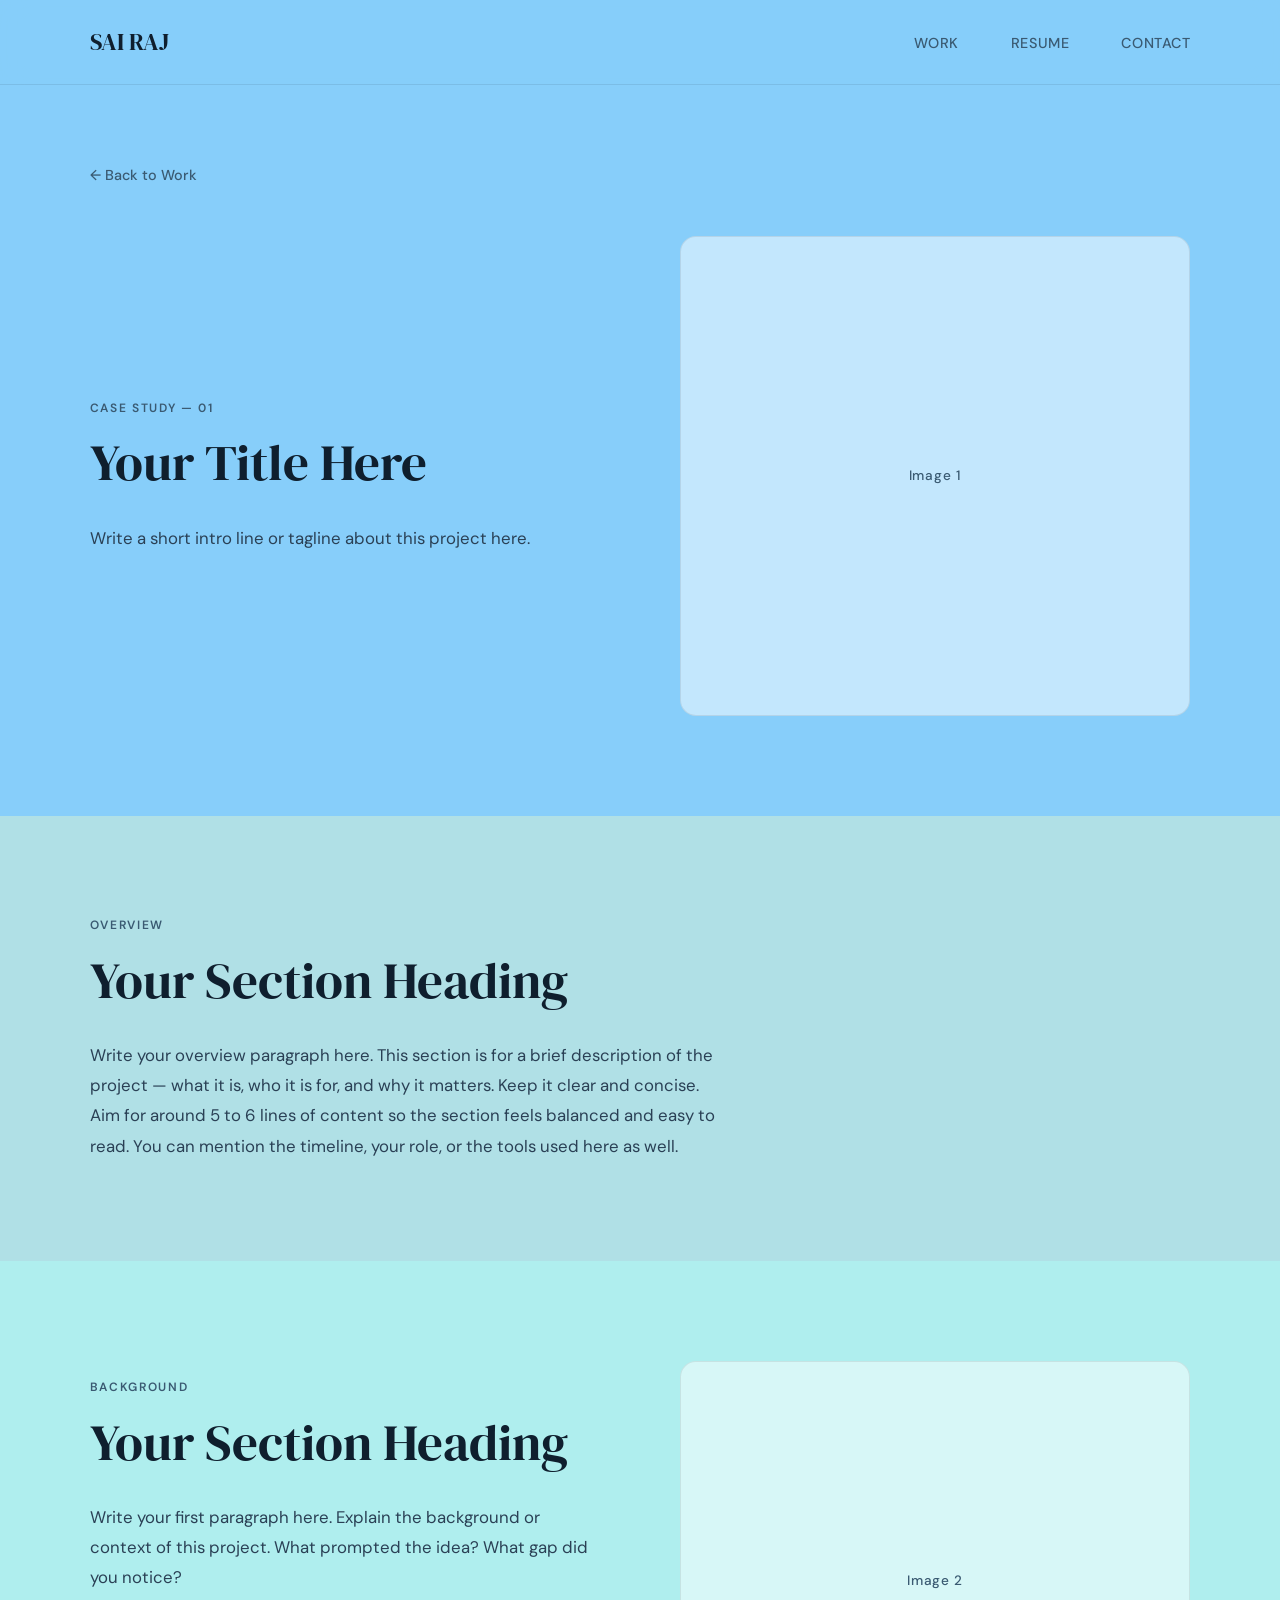
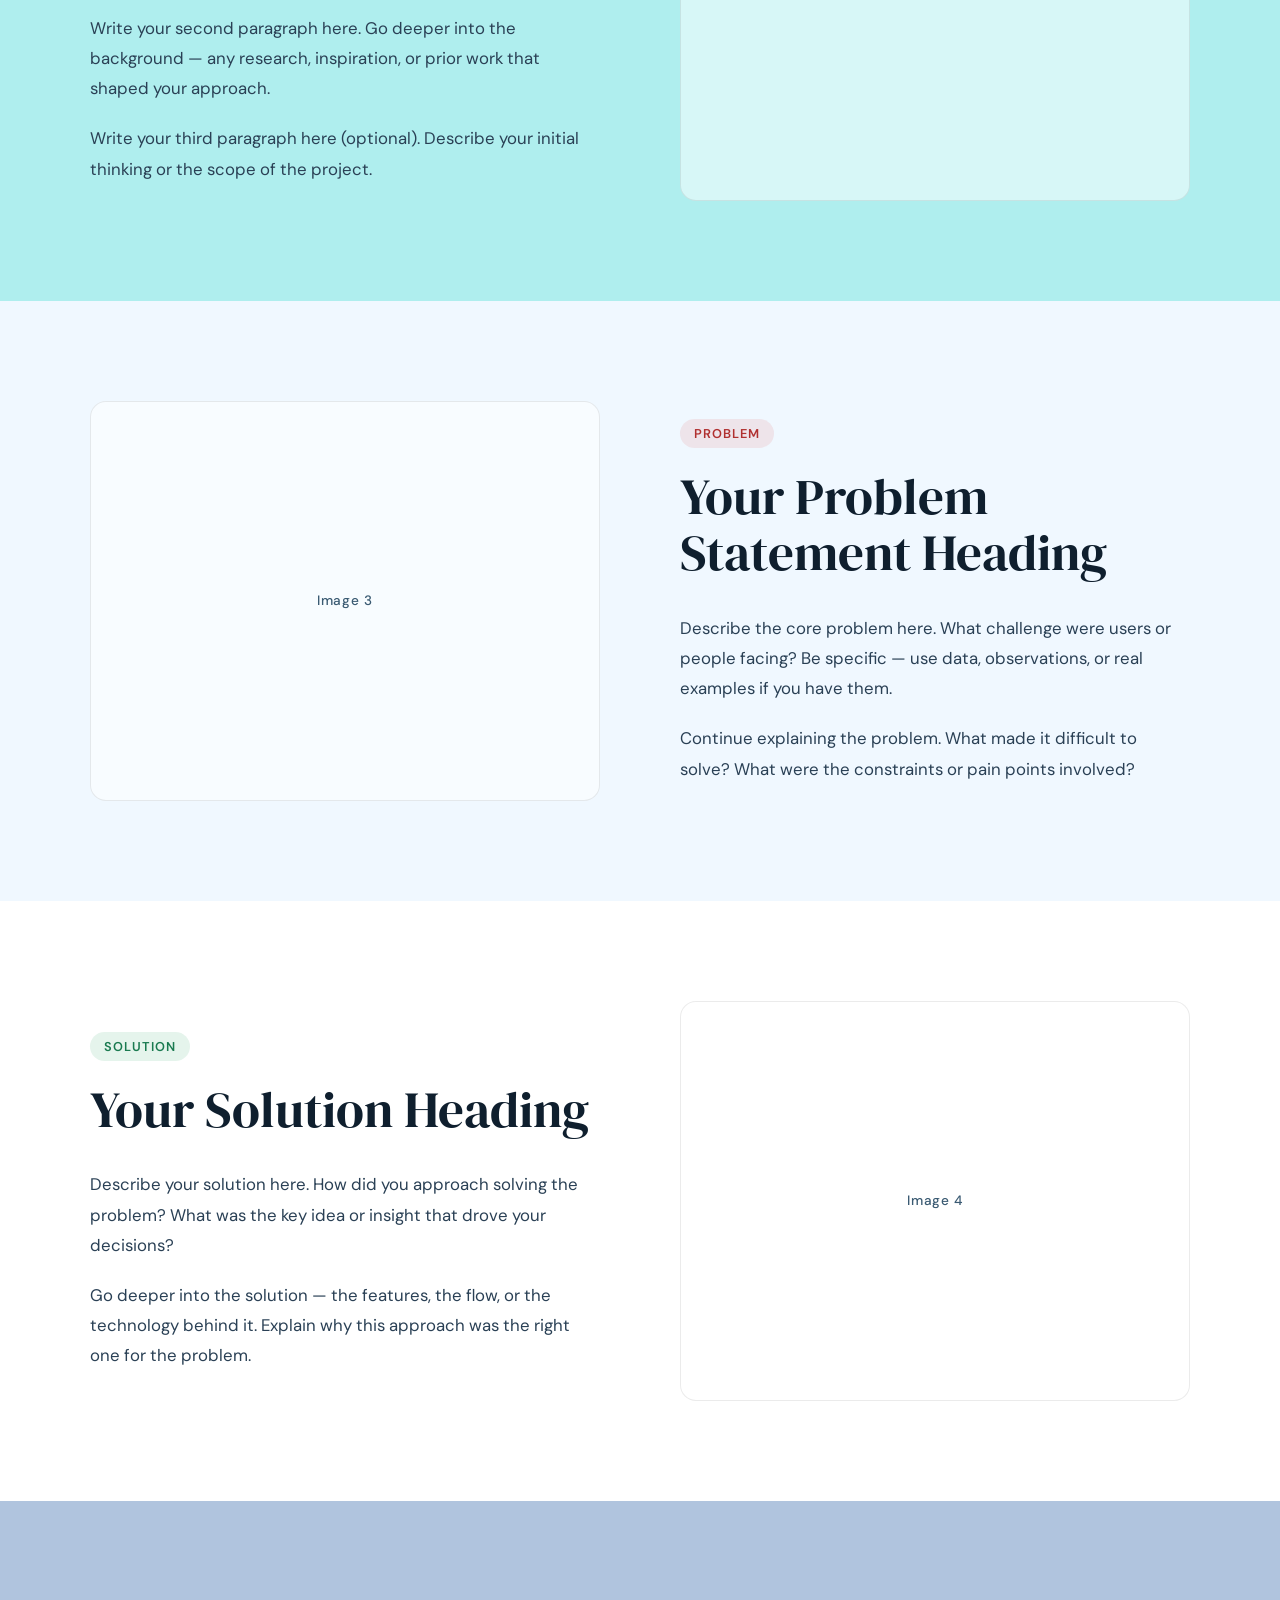
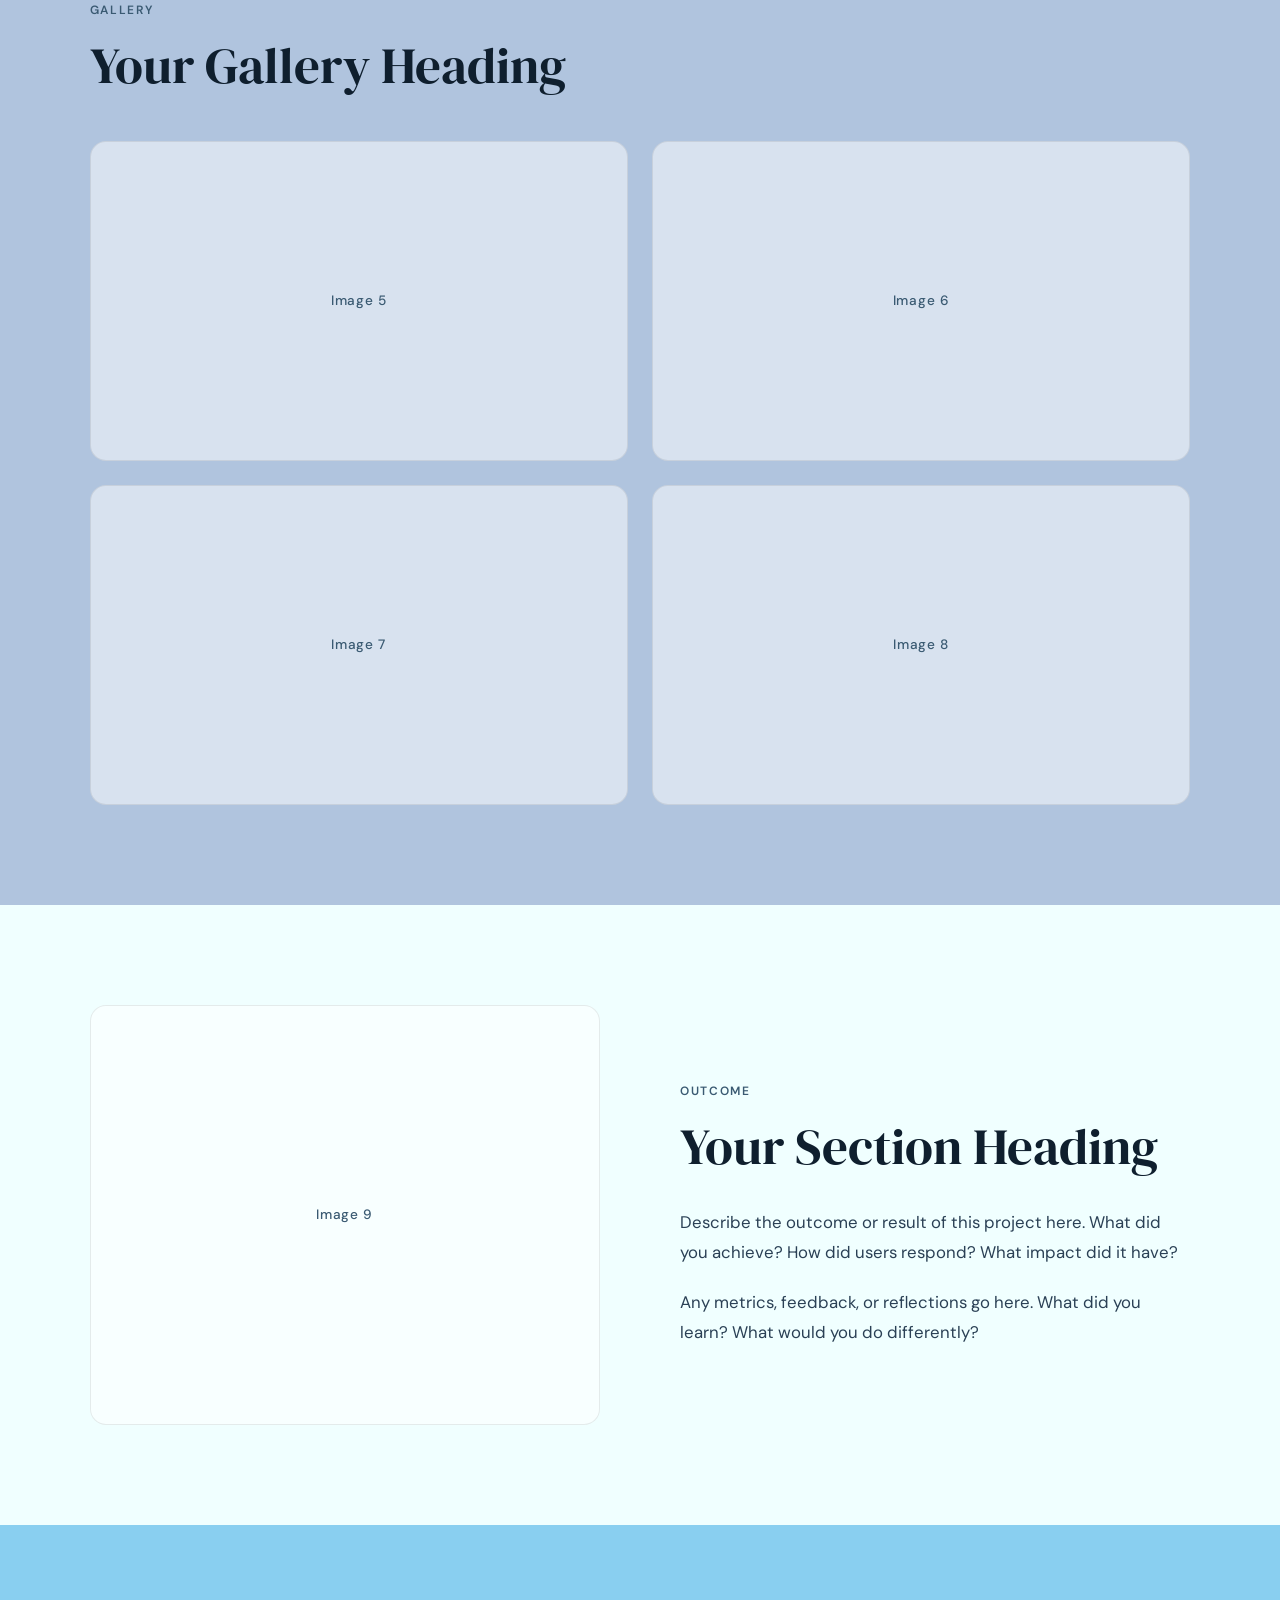
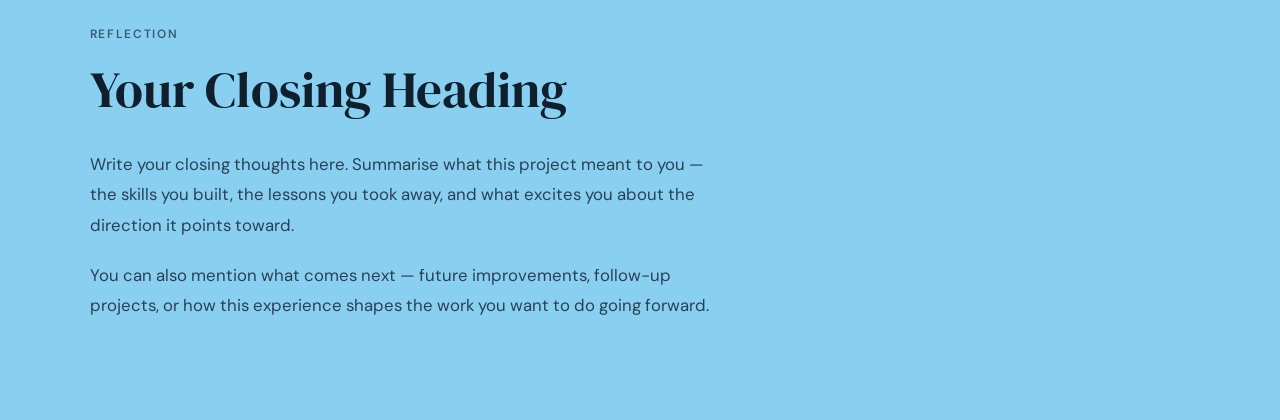
==== case-study-1.html @ 6c8cea07 "initial commit" ====
<!DOCTYPE html>
<html lang="en">
<head>
  <meta charset="UTF-8">
  <meta name="viewport" content="width=device-width, initial-scale=1.0">
  <title>CV Genie — Case Study</title>
  <link rel="preconnect" href="https://fonts.googleapis.com">
  <link href="https://fonts.googleapis.com/css2?family=DM+Serif+Display:ital@0;1&family=DM+Sans:wght@300;400;500;600&display=swap" rel="stylesheet">
  <link rel="stylesheet" href="css/style.css">
<style>
      body {
      background: #87CEFA;
      color: #0f1f2e;
    }

    nav {
      background: rgba(135, 206, 250, 0.85);
      border-bottom: 1px solid rgba(0,0,0,0.08);
    }

    .logo { color: #0f1f2e; }
    nav a { color: #3a5a72; }
    nav a:hover { color: #0f1f2e; }
</style>
</head>
<body>

<!-- NAV -->
<nav>
  <div class="nav-inner">
    <a href="index.html" class="logo">Sai Raj</a>
    <ul>
      <li><a href="index.html#work">Work</a></li>
      <li><a href="asserts/SRISAIRAJ ADDANDI _ RESUME.pdf" target="_blank">Resume</a></li>
      <li><a href="contact.html">Contact</a></li>
    </ul>
  </div>
</nav>


<!-- ================================================
     SECTION 1 — Light Sky Blue (#87CEFA)
     Title + Picture
================================================ -->
<section class="cs-section s1">
  <div class="container">
    <a href="index.html" class="cs-back">← Back to Work</a>
    <div class="cs-two-col">

      <div class="cs-text">
        <p class="cs-label">Case Study — 01</p>
        <h1 class="cs-heading">Your Title Here</h1>
        <p class="cs-para">Write a short intro line or tagline about this project here.</p>
      </div>

      <div class="cs-img" style="height:480px">
        <!-- Replace with your image: <img src="asserts/your-image.png" alt="Hero Image"> -->
        Image 1
      </div>

    </div>
  </div>
</section>


<!-- ================================================
     SECTION 2 — Powder Blue (#B0E0E6)
     Information only (5-6 lines)
================================================ -->
<section class="cs-section s2">
  <div class="container">
    <p class="cs-label">Overview</p>
    <h2 class="cs-heading">Your Section Heading</h2>
    <p class="cs-para">
      Write your overview paragraph here. This section is for a brief description of the
      project — what it is, who it is for, and why it matters. Keep it clear and concise.
      Aim for around 5 to 6 lines of content so the section feels balanced and easy to read.
      You can mention the timeline, your role, or the tools used here as well.
    </p>
  </div>
</section>


<!-- ================================================
     SECTION 3 — Pale Turquoise (#AFEEEE)
     2-3 Paragraphs of info + Picture
================================================ -->
<section class="cs-section s3">
  <div class="container">
    <div class="cs-two-col">

      <div class="cs-text">
        <p class="cs-label">Background</p>
        <h2 class="cs-heading">Your Section Heading</h2>
        <p class="cs-para">
          Write your first paragraph here. Explain the background or context of this project.
          What prompted the idea? What gap did you notice?
        </p>
        <p class="cs-para">
          Write your second paragraph here. Go deeper into the background —
          any research, inspiration, or prior work that shaped your approach.
        </p>
        <p class="cs-para">
          Write your third paragraph here (optional). Describe your initial thinking
          or the scope of the project.
        </p>
      </div>

      <div class="cs-img" style="height:440px">
        <!-- <img src="asserts/your-image.png" alt="Background Image"> -->
        Image 2
      </div>

    </div>
  </div>
</section>


<!-- ================================================
     SECTION 4 — Alice Blue (#F0F8FF)
     Problem Statement + Picture
================================================ -->
<section class="cs-section s4">
  <div class="container">
    <div class="cs-two-col reverse">

      <div class="cs-text">
        <span class="cs-problem-tag">Problem</span>
        <h2 class="cs-heading">Your Problem Statement Heading</h2>
        <p class="cs-para">
          Describe the core problem here. What challenge were users or people facing?
          Be specific — use data, observations, or real examples if you have them.
        </p>
        <p class="cs-para">
          Continue explaining the problem. What made it difficult to solve?
          What were the constraints or pain points involved?
        </p>
      </div>

      <div class="cs-img" style="height:400px">
        <!-- <img src="asserts/your-image.png" alt="Problem Image"> -->
        Image 3
      </div>

    </div>
  </div>
</section>


<!-- ================================================
     SECTION 5 — White (#FFFFFF)
     Solution + Picture
================================================ -->
<section class="cs-section s5">
  <div class="container">
    <div class="cs-two-col">

      <div class="cs-text">
        <span class="cs-solution-tag">Solution</span>
        <h2 class="cs-heading">Your Solution Heading</h2>
        <p class="cs-para">
          Describe your solution here. How did you approach solving the problem?
          What was the key idea or insight that drove your decisions?
        </p>
        <p class="cs-para">
          Go deeper into the solution — the features, the flow, or the technology behind it.
          Explain why this approach was the right one for the problem.
        </p>
      </div>

      <div class="cs-img" style="height:400px">
        <!-- <img src="asserts/your-image.png" alt="Solution Image"> -->
        Image 4
      </div>

    </div>
  </div>
</section>


<!-- ================================================
     SECTION 6 — Light Steel Blue (#B0C4DE)
     4 Pictures Grid
================================================ -->
<section class="cs-section s6">
  <div class="container">
    <p class="cs-label">Gallery</p>
    <h2 class="cs-heading" style="margin-bottom:48px">Your Gallery Heading</h2>

    <div class="cs-four-grid">

      <div class="cs-img" style="height:320px">
        <!-- <img src="asserts/your-image.png" alt="Gallery Image 1"> -->
        Image 5
      </div>

      <div class="cs-img" style="height:320px">
        <!-- <img src="asserts/your-image.png" alt="Gallery Image 2"> -->
        Image 6
      </div>

      <div class="cs-img" style="height:320px">
        <!-- <img src="asserts/your-image.png" alt="Gallery Image 3"> -->
        Image 7
      </div>

      <div class="cs-img" style="height:320px">
        <!-- <img src="asserts/your-image.png" alt="Gallery Image 4"> -->
        Image 8
      </div>

    </div>
  </div>
</section>


<!-- ================================================
     SECTION 7 — Azure (#F0FFFF)
     Info + Picture
================================================ -->
<section class="cs-section s7">
  <div class="container">
    <div class="cs-two-col reverse">

      <div class="cs-text">
        <p class="cs-label">Outcome</p>
        <h2 class="cs-heading">Your Section Heading</h2>
        <p class="cs-para">
          Describe the outcome or result of this project here. What did you achieve?
          How did users respond? What impact did it have?
        </p>
        <p class="cs-para">
          Any metrics, feedback, or reflections go here. What did you learn?
          What would you do differently?
        </p>
      </div>

      <div class="cs-img" style="height:420px">
        <!-- <img src="asserts/your-image.png" alt="Outcome Image"> -->
        Image 9
      </div>

    </div>
  </div>
</section>


<!-- ================================================
     SECTION 8 — Baby Blue (#89CFF0)
     Info only
================================================ -->
<section class="cs-section s8">
  <div class="container">
    <p class="cs-label">Reflection</p>
    <h2 class="cs-heading">Your Closing Heading</h2>
    <p class="cs-para">
      Write your closing thoughts here. Summarise what this project meant to you —
      the skills you built, the lessons you took away, and what excites you about
      the direction it points toward.
    </p>
    <p class="cs-para">
      You can also mention what comes next — future improvements, follow-up projects,
      or how this experience shapes the work you want to do going forward.
    </p>
  </div>
</section>


<script src="js/script.js"></script>
</body>
</html>
---- css/style.css ----
/* ============================================
   RESET & BASE
============================================ */
*, *::before, *::after {
  margin: 0;
  padding: 0;
  box-sizing: border-box;
}

:root {
  --bg: #0c0c0d;
  --surface: #141416;
  --border: rgba(255,255,255,0.07);
  --text: #f0ede8;
  --muted: #7a7775;
  --accent: #c9a87c;        /* warm gold */
  --accent2: #8b7cf6;       /* soft violet */
  --font-display: 'DM Serif Display', Georgia, serif;
  --font-body: 'DM Sans', system-ui, sans-serif;
}

html { scroll-behavior: smooth; }

body {
  background: var(--bg);
  color: var(--text);
  font-family: var(--font-body);
  font-size: 17px;
  line-height: 1.65;
  overflow-x: hidden;
}

a { color: inherit; text-decoration: none; }

/* ============================================
   PARTICLES CANVAS
============================================ */
#particles {
  position: fixed;
  inset: 0;
  z-index: 0;
  pointer-events: none;
}

/* ============================================
   NAV
============================================ */
/* ============================================
   UNIVERSAL CONTAINER — used by every section
   This is the single source of truth for
   left/right alignment across all sections.
============================================ */
.container {
  width: 100%;
  max-width: 1280px;
  margin: 0 auto;
}

nav {
  position: fixed;
  top: 0;
  left: 0;
  right: 0;
  z-index: 100;
  padding: 22px 7%;
  backdrop-filter: blur(16px);
  background: transparent;
  border-bottom: 1px solid var(--border);
  transition: background 0.3s;
}

.nav-inner {
  width: 100%;
  max-width: 1280px;
  margin: 0 auto;
  display: flex;
  justify-content: space-between;
  align-items: center;
}

.logo {
  font-family: var(--font-display);
  font-size: 1.5rem;
  color: var(--text);
  letter-spacing: -0.01em;
}

nav ul {
  display: flex;
  list-style: none;
  gap: 52px;
}

nav a {
  font-size: 0.9rem;
  font-weight: 500;
  color: var(--muted);
  letter-spacing: 0.04em;
  text-transform: uppercase;
  transition: color 0.2s;
}

nav a:hover { color: var(--text); }

/* ============================================
   HERO
============================================ */
.hero {
  position: relative;
  z-index: 1;
  padding: 160px 7% 100px;  /* top accounts for fixed nav */
}

.hero-inner {
  width: 100%;
  max-width: 1280px;
  margin: 0 auto;
  display: grid;
  grid-template-columns: 1fr 380px;
  align-items: center;
  gap: 140px;
}

.hero-eyebrow {
  font-family: var(--font-display);
  font-style: italic;
  font-size: 1.5rem;
  color: var(--muted);
  margin-bottom: 8px;
}

.hero-text h1 {
  font-family: var(--font-display);
  font-size: clamp(3.5rem, 6vw, 6rem);
  font-weight: 400;
  line-height: 1.0;
  color: var(--text);
  margin-bottom: 28px;
}

.hero-bio {
  font-size: 1.05rem;
  color: #b0aba4;
  max-width: 560px;
  line-height: 1.75;
  margin-bottom: 40px;
}

.hero-bio strong {
  color: var(--text);
  font-weight: 500;
}

.hero-links {
  display: flex;
  gap: 20px;
  align-items: center;
}

.btn-outline {
  padding: 12px 28px;
  border: 1px solid rgba(255,255,255,0.18);
  border-radius: 100px;
  font-size: 0.9rem;
  font-weight: 500;
  color: var(--text);
  transition: border-color 0.2s, background 0.2s;
}

.btn-outline:hover {
  border-color: var(--accent);
  background: rgba(201,168,124,0.08);
}

.btn-ghost {
  font-size: 0.95rem;
  color: var(--muted);
  transition: color 0.2s;
}

.btn-ghost:hover { color: var(--text); }

/* PHOTO */
.hero-photo {
  display: flex;
  justify-content: center;
}

.photo-frame {
  width: 320px;
  height: 420px;
  border-radius: 16px;
  overflow: hidden;
  border: 1px solid var(--border);
  position: relative;
}

.photo-frame::before {
  content: '';
  position: absolute;
  inset: 0;
  background: linear-gradient(160deg, rgba(201,168,124,0.12), transparent 60%);
  z-index: 1;
  pointer-events: none;
}

.profile-img {
  width: 100%;
  height: 100%;
  object-fit: cover;
  display: block;
}

/* ============================================
   INTERESTS
============================================ */
.interests-section {
  position: relative;
  z-index: 1;
  padding: 100px 7%;
  border-top: 1px solid var(--border);
}

.interests-grid {
  display: grid;
  grid-template-columns: repeat(auto-fit, minmax(300px, 1fr));
  gap: 24px;
}

.interest-card {
  background: var(--surface);
  border: 1px solid var(--border);
  border-radius: 20px;
  padding: 36px 32px;
  transition: transform 0.35s, border-color 0.35s;
}

.interest-card:hover {
  transition: translateY(-8px);
  border-color: rgba(230, 136, 14, 0.3);
}

.interest-icon {
  font-size: 2rem;
  display: block;
  margin-bottom: 16px;
}

.interest-card h3 {
  font-family: var(--font-display);
  font-size: 1.6rem;
  font-weight: 400;
  margin-bottom: 12px;
  color: var(--text);
}

.interest-card p {
  color: var(--muted);
  font-size: 0.95rem;
  line-height: 1.7;
}

/* ============================================
   WORK SECTION
============================================ */
.work-section {
  position: relative;
  z-index: 1;
  padding: 100px 7%;
  border-top: 1px solid var(--border);
}

.section-label {
  font-size: 0.8rem;
  font-weight: 600;
  letter-spacing: 0.12em;
  text-transform: uppercase;
  color: var(--muted);
  margin-bottom: 64px;
}

.case-row {
  margin-bottom: 120px;
  display: grid;
  grid-template-columns: 1fr 1fr;
  gap: 10px;
  align-items: center;
}

.case-row.reverse {
  direction: rtl;
}

.case-row.reverse > * {
  direction: ltr;
}

.case-num {
  display: block;
  font-family: var(--font-display);
  font-style: italic;
  font-size: 1rem;
  color: var(--muted);
  margin-bottom: 12px;
}

.case-title {
  font-family: var(--font-display);
  font-size: clamp(2.5rem, 4vw, 4rem);
  font-weight: 400;
  line-height: 1.05;
  margin-bottom: 20px;
  color: var(--text);
}

.case-desc {
  color: var(--muted);
  font-size: 1rem;
  line-height: 1.75;
  max-width: 440px;
  margin-bottom: 32px;
}

.case-link {
  display: inline-block;
  font-size: 0.95rem;
  font-weight: 500;
  color: var(--accent);
  border-bottom: 1px solid rgba(201,168,124,0.3);
  padding-bottom: 4px;
  transition: border-color 0.2s;
}

.case-link:hover { border-color: var(--accent); }

/* STAGGERED IMAGE PAIR */
.case-images {
  display: flex;
  gap: 20px;
  align-items: flex-start;
  justify-content: center;
}

.img-card {
  width: 200px;
  height: 280px;
  border-radius: 16px;
  background: var(--surface);
  border: 1px solid var(--border);
  flex-shrink: 0;
}

.img-high {
  margin-top: -40px;
  background: linear-gradient(135deg, #1e1c2a, #141225);
  border-color: rgba(139,124,246,0.15);
}

.img-low {
  margin-top: 60px;
  background: linear-gradient(135deg, #1e1a14, #231d10);
  border-color: rgba(201,168,124,0.15);
}

.img-high.accent {
  background: linear-gradient(135deg, #1a1e1c, #111e16);
  border-color: rgba(100,200,150,0.15);
}

.img-low.accent {
  background: linear-gradient(135deg, #1a1416, #1e1114);
  border-color: rgba(220,100,120,0.15);
}

/* ============================================
   FOOTER
============================================ */
.site-footer {
  position: relative;
  z-index: 1;
  border-top: 1px solid var(--border);
  padding: 100px 7% 60px;
}

.footer-heading {
  font-family: var(--font-display);
  font-size: clamp(2.5rem, 5vw, 5rem);
  font-weight: 400;
  color: var(--text);
  margin-bottom: 24px;
}

.footer-email {
  font-size: 1.1rem;
  color: var(--accent);
  border-bottom: 1px solid rgba(201,168,124,0.3);
  padding-bottom: 4px;
  transition: color 0.2s;
  display: inline-block;
  margin-bottom: 80px;
}

.footer-email:hover { color: var(--text); }

.footer-bottom {
  display: flex;
  justify-content: space-between;
  align-items: center;
  border-top: 1px solid var(--border);
  padding-top: 28px;
}

.footer-copy {
  font-size: 0.85rem;
  color: var(--muted);
}

/* ============================================
   CONTACT PAGE
============================================ */
.contact-page {
  position: relative;
  z-index: 1;
  min-height: 100vh;
  padding: 160px 7% 100px;
}

.contact-page .container {
  max-width: 640px;
  margin: 0 auto;
}

.contact-page h1 {
  font-family: var(--font-display);
  font-size: clamp(3rem, 5vw, 4.5rem);
  font-weight: 400;
  margin-bottom: 16px;
}

.contact-subtitle {
  color: var(--muted);
  margin-bottom: 56px;
  font-size: 1.05rem;
}

.form-group {
  margin-bottom: 24px;
}

.form-group label {
  display: block;
  font-size: 0.8rem;
  font-weight: 600;
  letter-spacing: 0.1em;
  text-transform: uppercase;
  color: var(--muted);
  margin-bottom: 8px;
}

.form-group input,
.form-group textarea {
  width: 100%;
  background: var(--surface);
  border: 1px solid var(--border);
  border-radius: 10px;
  padding: 14px 18px;
  color: var(--text);
  font-family: var(--font-body);
  font-size: 1rem;
  outline: none;
  transition: border-color 0.2s;
}

.form-group input:focus,
.form-group textarea:focus {
  border-color: rgba(201,168,124,0.5);
}

.form-group textarea {
  min-height: 160px;
  resize: vertical;
}

.form-submit {
  padding: 14px 36px;
  background: var(--accent);
  border: none;
  border-radius: 100px;
  color: #0c0c0d;
  font-family: var(--font-body);
  font-size: 0.95rem;
  font-weight: 600;
  cursor: pointer;
  transition: opacity 0.2s;
}

.form-submit:hover { opacity: 0.85; }

/* ============================================
   IMPLEMENTATIONS PAGE
============================================ */
.impl-page {
  position: relative;
  z-index: 1;
  min-height: 100vh;
  padding: 160px 7% 100px;
}

.impl-page .container {
  max-width: 1280px;
  margin: 0 auto;
}

.impl-page h1 {
  font-family: var(--font-display);
  font-size: clamp(3rem, 5vw, 4.5rem);
  font-weight: 400;
  margin-bottom: 64px;
}

.impl-grid {
  display: grid;
  grid-template-columns: repeat(auto-fill, minmax(320px, 1fr));
  gap: 28px;
}

.impl-card {
  background: var(--surface);
  border: 1px solid var(--border);
  border-radius: 20px;
  padding: 36px 32px;
  transition: transform 0.3s, border-color 0.3s;
}

.impl-card:hover {
  transform: translateY(-6px);
  border-color: rgba(201,168,124,0.25);
}

.impl-card h2 {
  font-family: var(--font-display);
  font-size: 1.6rem;
  font-weight: 400;
  margin-bottom: 12px;
}

.impl-card p {
  color: var(--muted);
  font-size: 0.95rem;
  line-height: 1.7;
}

/* ============================================
   ANIMATIONS
============================================ */
.reveal-up {
  opacity: 0;
  transform: translateY(36px);
  transition: opacity 0.8s ease, transform 0.8s ease;
}

.reveal-up.visible {
  opacity: 1;
  transform: translateY(0);
}

.reveal-right {
  opacity: 0;
  transform: translateX(36px);
  transition: opacity 0.9s ease, transform 0.9s ease;
}

.reveal-right.visible {
  opacity: 1;
  transform: translateX(0);
}

.delay-1 { transition-delay: 0.15s; }
.delay-2 { transition-delay: 0.3s; }
.delay-3 { transition-delay: 0.45s; }

/* ============================================
   RESPONSIVE
============================================ */
@media (max-width: 1024px) {
  .hero-inner {
    grid-template-columns: 1fr;
    text-align: center;
    gap: 48px;
  }

  .hero-bio { max-width: 100%; }
  .hero-links { justify-content: center; }
  .hero-photo { justify-content: center; }

  .interests-grid {
    grid-template-columns: 1fr;
  }

  .case-row, .case-row.reverse {
    grid-template-columns: 1fr;
    direction: ltr;
    gap: 48px;
  }
}

@media (max-width: 600px) {
  nav ul { gap: 24px; }
  nav { padding: 18px 5%; }
  .hero { padding: 130px 5% 80px; }
  .interests-section,
  .work-section,
  .site-footer { padding: 80px 5%; }
  .footer-bottom { flex-direction: column; gap: 12px; text-align: center; }
}

    /* ============================================
       CASE STUDY — OCEAN BLUES THEME
       All text is dark to work on light backgrounds
    ============================================ */



    /* ============================================
       SHARED SECTION STYLES
    ============================================ */
    .cs-section {
      padding: 100px 7%;
    }

    .cs-section .container {
      width: 100%;
      max-width: 1280px;
      margin: 0 auto;
    }

    .cs-label {
      font-size: 0.75rem;
      font-weight: 600;
      letter-spacing: 0.14em;
      text-transform: uppercase;
      color: #3a5a72;
      margin-bottom: 16px;
    }

    .cs-heading {
      font-family: 'DM Serif Display', Georgia, serif;
      font-size: clamp(2.2rem, 4vw, 3.5rem);
      font-weight: 400;
      line-height: 1.1;
      color: #0f1f2e;
      margin-bottom: 32px;
    }

    .cs-para {
      font-size: 1.05rem;
      line-height: 1.8;
      color: #2a4055;
      max-width: 640px;
      margin-bottom: 20px;
    }

    .cs-para:last-child { margin-bottom: 0; }

    /* Image placeholder */
    .cs-img {
      width: 100%;
      border-radius: 16px;
      overflow: hidden;
      border: 1px solid rgba(0,0,0,0.08);
      background: rgba(255,255,255,0.5);
      display: flex;
      align-items: center;
      justify-content: center;
      color: #3a5a72;
      font-size: 0.85rem;
      font-weight: 500;
      letter-spacing: 0.05em;
    }

    .cs-img img {
      width: 100%;
      height: 100%;
      object-fit: cover;
      display: block;
    }

    /* Two-column layout */
    .cs-two-col {
      display: grid;
      grid-template-columns: 1fr 1fr;
      gap: 80px;
      align-items: center;
    }

    .cs-two-col.reverse { direction: rtl; }
    .cs-two-col.reverse > * { direction: ltr; }

    /* Back link */
    .cs-back {
      display: inline-flex;
      align-items: center;
      gap: 8px;
      font-size: 0.9rem;
      font-weight: 500;
      color: #3a5a72;
      margin-bottom: 48px;
      transition: color 0.2s;
      text-decoration: none;
    }

    .cs-back:hover { color: #0f1f2e; }

    /* Tags */
    .cs-problem-tag {
      display: inline-block;
      padding: 4px 14px;
      border-radius: 100px;
      background: rgba(220,80,80,0.12);
      color: #b03030;
      font-size: 0.8rem;
      font-weight: 600;
      letter-spacing: 0.08em;
      text-transform: uppercase;
      margin-bottom: 20px;
    }

    .cs-solution-tag {
      display: inline-block;
      padding: 4px 14px;
      border-radius: 100px;
      background: rgba(40,160,100,0.12);
      color: #1a7a50;
      font-size: 0.8rem;
      font-weight: 600;
      letter-spacing: 0.08em;
      text-transform: uppercase;
      margin-bottom: 20px;
    }

    /* 4-image grid */
    .cs-four-grid {
      display: grid;
      grid-template-columns: 1fr 1fr;
      gap: 24px;
    }

    /* ============================================
       SECTION BACKGROUNDS — OCEAN BLUES
    ============================================ */
    .s1 { background: #87CEFA; padding-top: 160px; }
    .s2 { background: #B0E0E6; }
    .s3 { background: #AFEEEE; }
    .s4 { background: #F0F8FF; }
    .s5 { background: #FFFFFF; }
    .s6 { background: #B0C4DE; }
    .s7 { background: #F0FFFF; }
    .s8 { background: #89CFF0; }

    /* ============================================
       RESPONSIVE
    ============================================ */
    @media (max-width: 900px) {
      .cs-two-col,
      .cs-two-col.reverse {
        grid-template-columns: 1fr;
        direction: ltr;
        gap: 40px;
      }
      .cs-four-grid { grid-template-columns: 1fr; }
    }

    @media (max-width: 600px) {
      .cs-section { padding: 80px 5%; }
      .s1 { padding-top: 130px; }
    }
.contact-section{
    width:100%;
    max-width:1280px;
    margin:0 auto;

    display:grid;
    grid-template-columns:1fr 380px;

    align-items:start;
    gap:140px;

    padding:120px 0;
}

.contact-content h1,
.about-content h1{
    font-size:4rem;
    font-weight:700;
    margin-bottom:50px;
}

.contact-cards{
    display:grid;
    grid-template-columns:repeat(3,360px);
    gap: 40px;
}

.contact-card{
    background:#111827;
    border:1px solid #2d3748;
    border-radius:20px;
    padding:30px;
}

.contact-card h2{
    font-size:1.5rem;
    margin-bottom:15px;
}

.contact-card p{
    line-height:1.7;
    margin-bottom:25px;
}

.contact-btn{
    display:inline-block;
    padding:12px 24px;

    border:1px solid #3b82f6;
    border-radius:10px;

    text-decoration:none;
    color:white;

    transition:0.3s;
}

.contact-btn:hover{
    transform:translateY(-3px);
}

.about-content p{
    line-height:1.9;
    margin-bottom:20px;
    font-size:1rem;
}
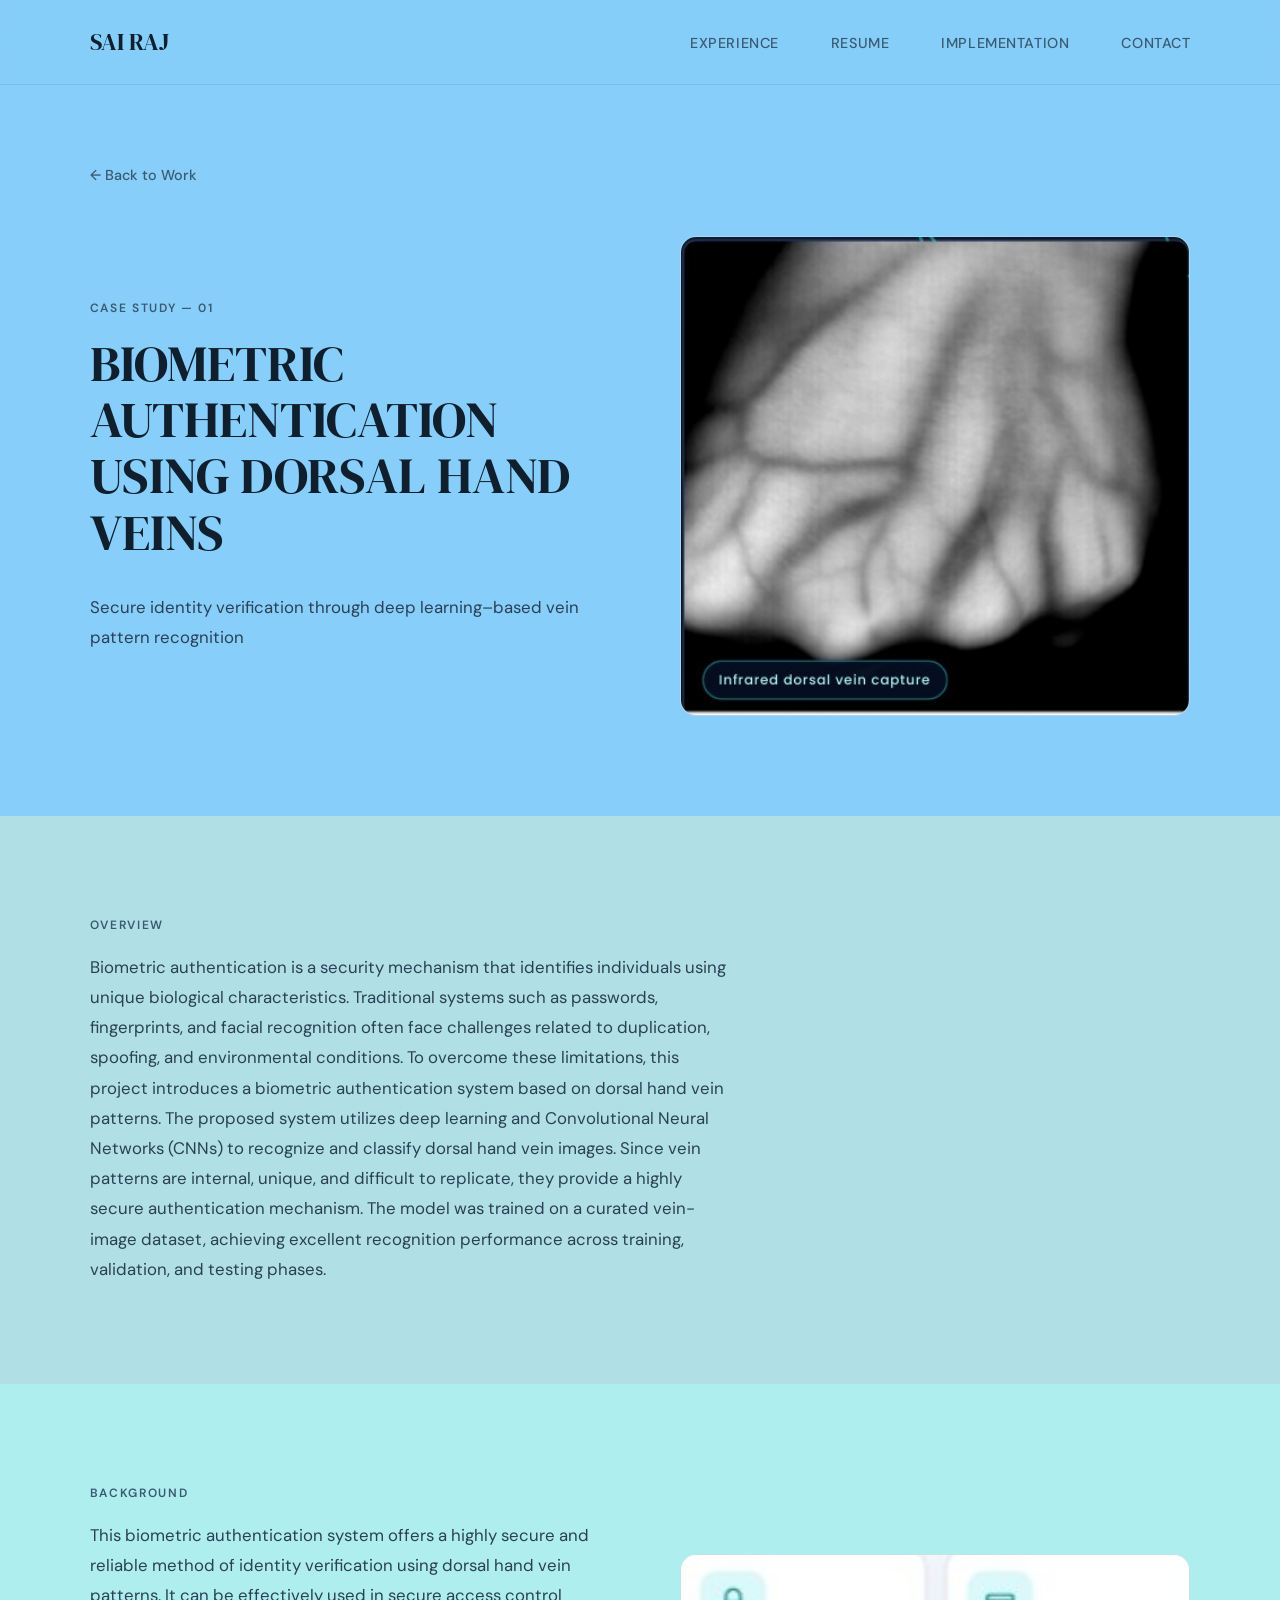
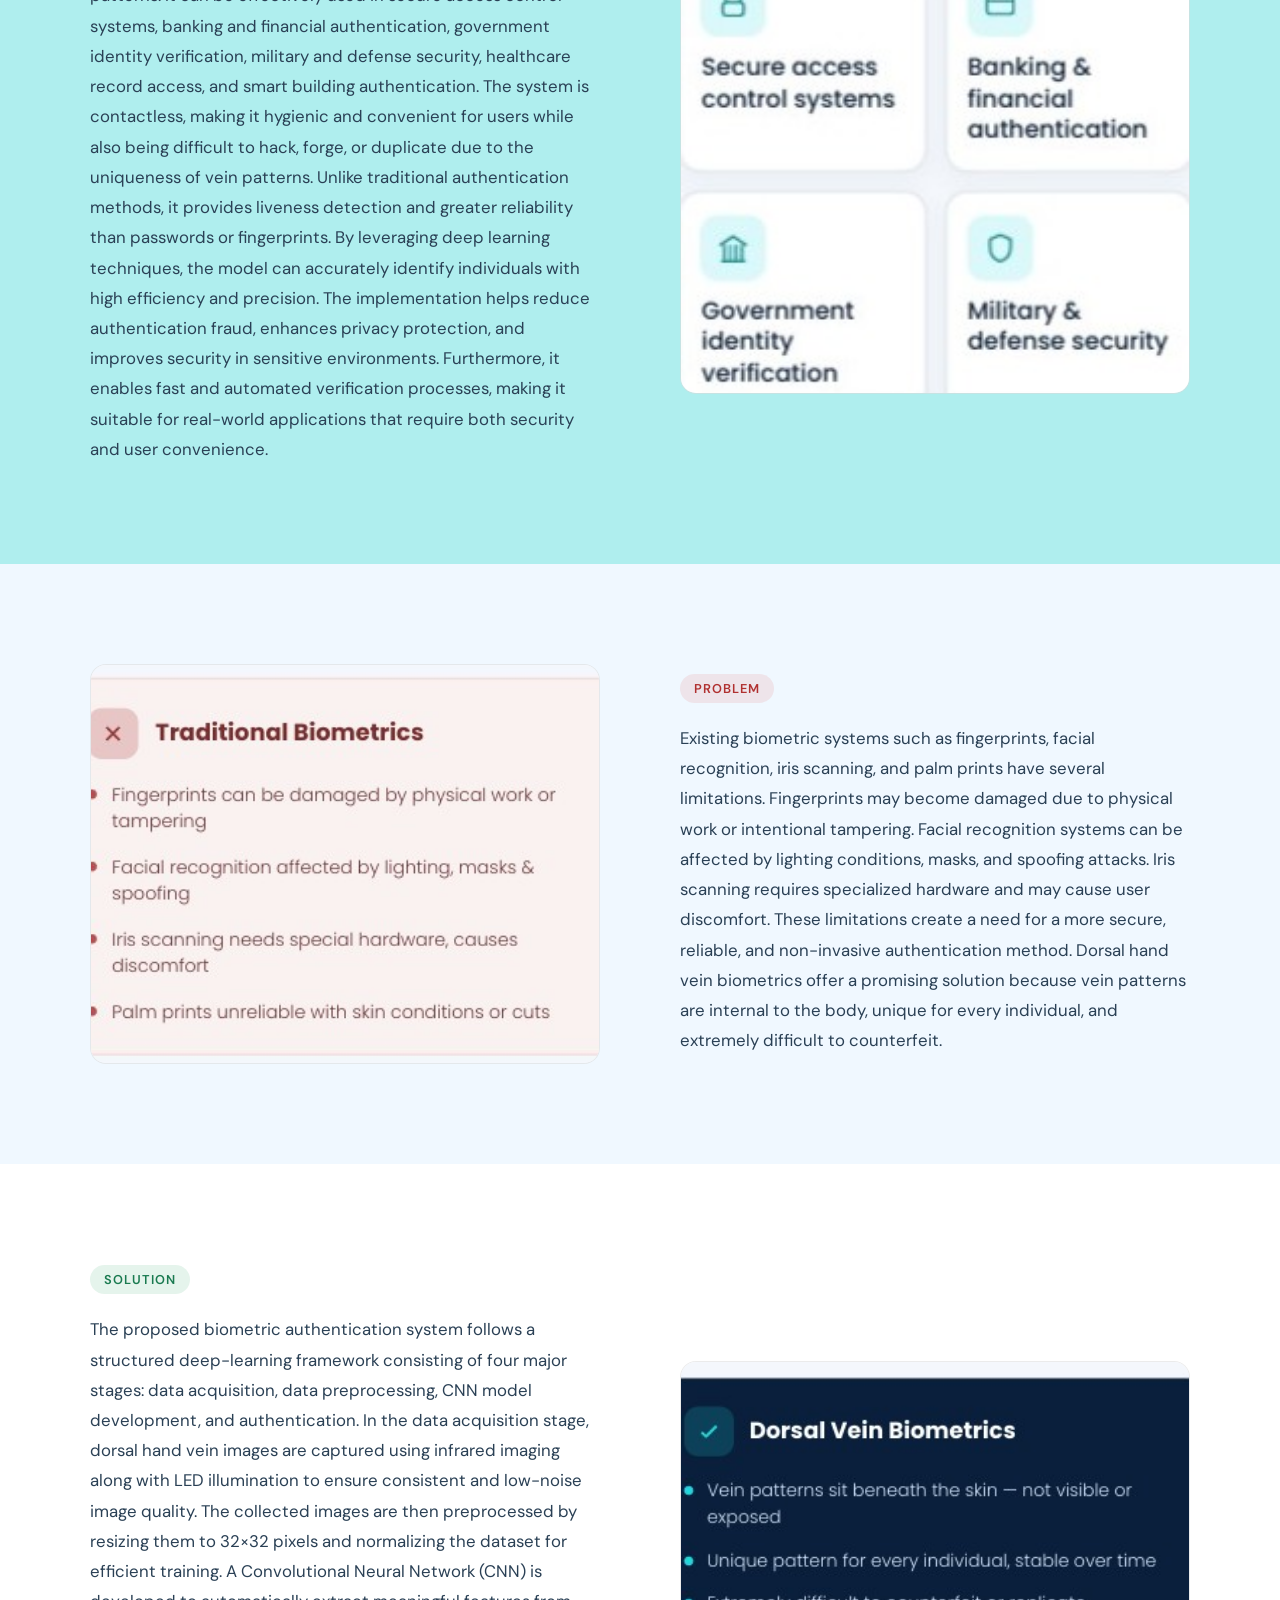
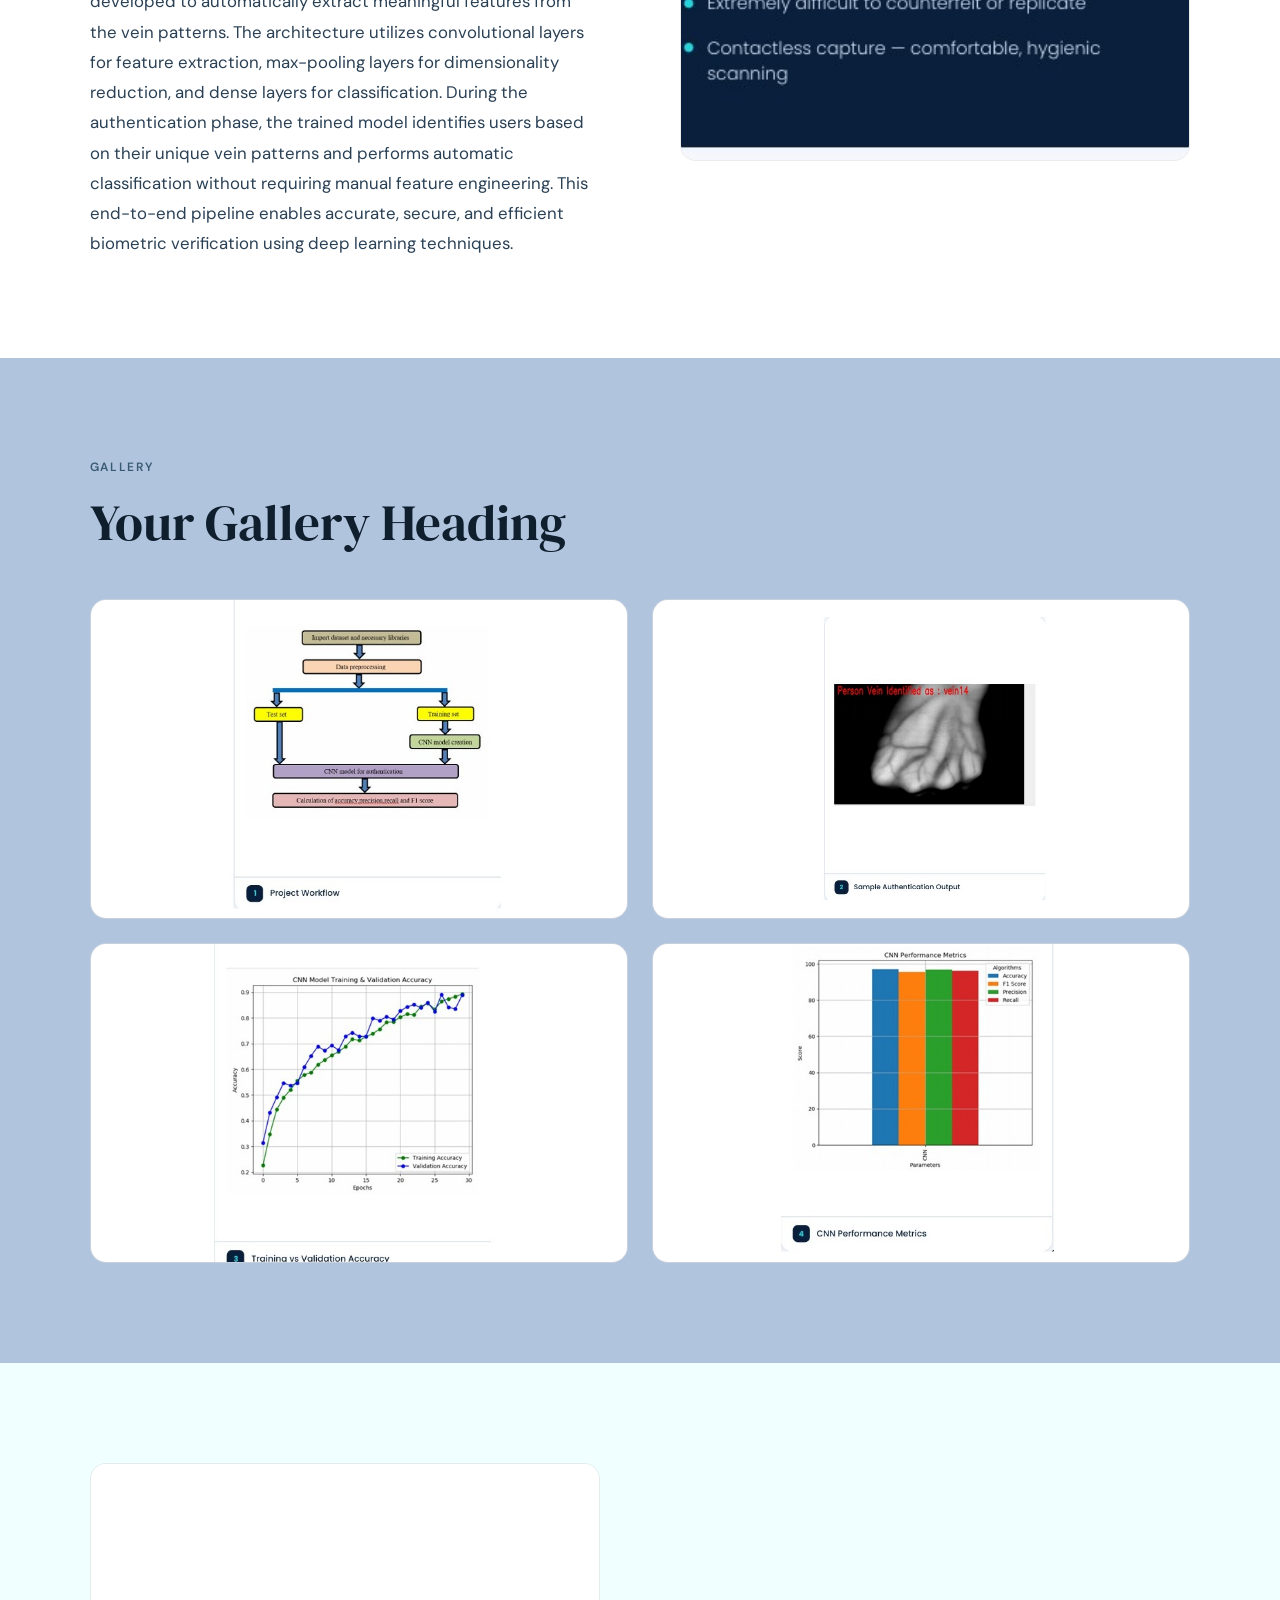
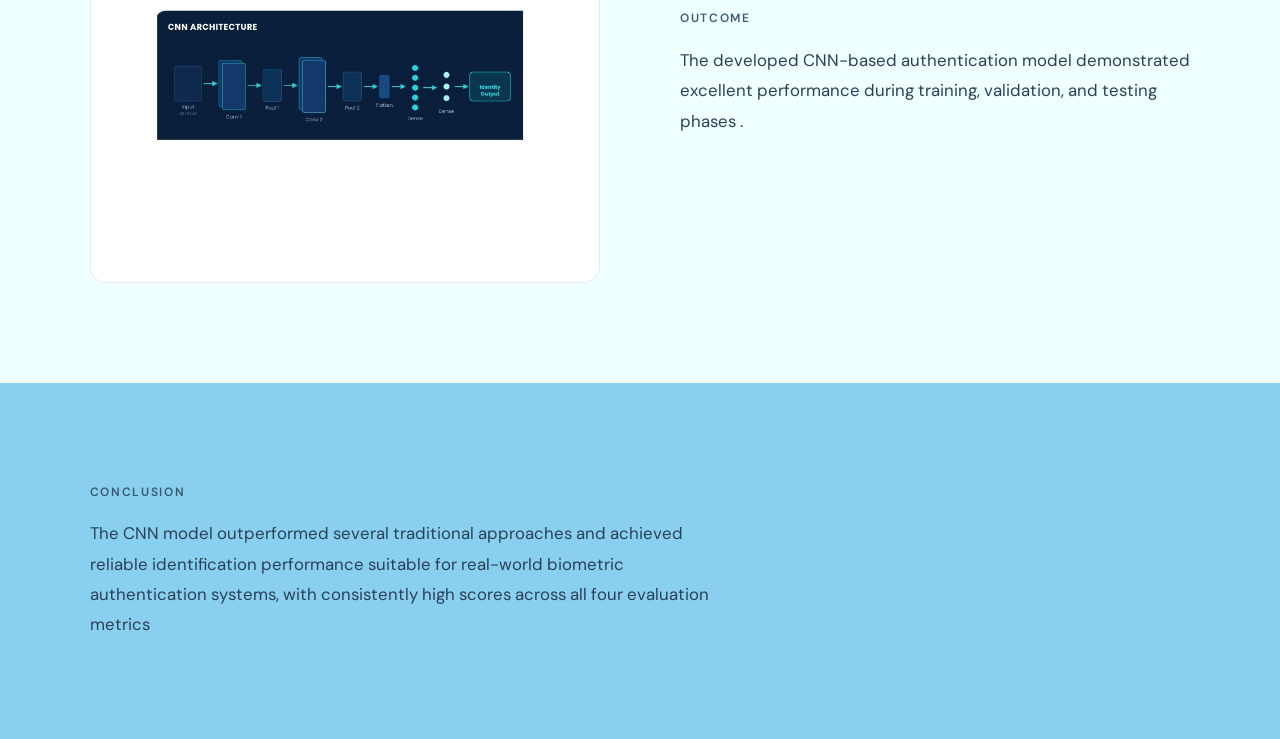
==== commit 6ab314ba: "updated some style and case studies" ====
--- a/case-study-1.html
+++ b/case-study-1.html
@@ -3,7 +3,7 @@
 <head>
   <meta charset="UTF-8">
   <meta name="viewport" content="width=device-width, initial-scale=1.0">
-  <title>CV Genie — Case Study</title>
+  <title>Case Study</title>
   <link rel="preconnect" href="https://fonts.googleapis.com">
   <link href="https://fonts.googleapis.com/css2?family=DM+Serif+Display:ital@0;1&family=DM+Sans:wght@300;400;500;600&display=swap" rel="stylesheet">
   <link rel="stylesheet" href="css/style.css">
@@ -30,8 +30,9 @@
   <div class="nav-inner">
     <a href="index.html" class="logo">Sai Raj</a>
     <ul>
-      <li><a href="index.html#work">Work</a></li>
+      <li><a href="index.html#work">Experience</a></li>
       <li><a href="asserts/SRISAIRAJ ADDANDI _ RESUME.pdf" target="_blank">Resume</a></li>
+      <li><a href="index.html#implementation">Implementation</a></li>
       <li><a href="contact.html">Contact</a></li>
     </ul>
   </div>
@@ -49,13 +50,13 @@
 
       <div class="cs-text">
         <p class="cs-label">Case Study — 01</p>
-        <h1 class="cs-heading">Your Title Here</h1>
-        <p class="cs-para">Write a short intro line or tagline about this project here.</p>
+        <h1 class="cs-heading">BIOMETRIC AUTHENTICATION USING DORSAL HAND VEINS</h1>
+        <p class="cs-para">Secure identity verification through deep learning–based vein pattern recognition</p>
       </div>
 
       <div class="cs-img" style="height:480px">
+        <img src="asserts/case study 1 page 1.jpg" alt="Hero Image">
         <!-- Replace with your image: <img src="asserts/your-image.png" alt="Hero Image"> -->
-        Image 1
       </div>
 
     </div>
@@ -70,12 +71,24 @@
 <section class="cs-section s2">
   <div class="container">
     <p class="cs-label">Overview</p>
-    <h2 class="cs-heading">Your Section Heading</h2>
+    
     <p class="cs-para">
-      Write your overview paragraph here. This section is for a brief description of the
-      project — what it is, who it is for, and why it matters. Keep it clear and concise.
-      Aim for around 5 to 6 lines of content so the section feels balanced and easy to read.
-      You can mention the timeline, your role, or the tools used here as well.
+     Biometric authentication is a security mechanism that
+identifies individuals using unique biological
+characteristics. Traditional systems such as passwords,
+fingerprints, and facial recognition often face challenges
+related to duplication, spoofing, and environmental
+conditions. To overcome these limitations, this project
+introduces a biometric authentication system based on
+dorsal hand vein patterns.
+The proposed system utilizes deep learning and
+Convolutional Neural Networks (CNNs) to recognize and
+classify dorsal hand vein images. Since vein patterns are
+internal, unique, and difficult to replicate, they provide a
+highly secure authentication mechanism. The model was
+trained on a curated vein-image dataset, achieving
+excellent recognition performance across training,
+validation, and testing phases.
     </p>
   </div>
 </section>
@@ -91,24 +104,17 @@
 
       <div class="cs-text">
         <p class="cs-label">Background</p>
-        <h2 class="cs-heading">Your Section Heading</h2>
-        <p class="cs-para">
-          Write your first paragraph here. Explain the background or context of this project.
-          What prompted the idea? What gap did you notice?
-        </p>
-        <p class="cs-para">
-          Write your second paragraph here. Go deeper into the background —
-          any research, inspiration, or prior work that shaped your approach.
-        </p>
-        <p class="cs-para">
-          Write your third paragraph here (optional). Describe your initial thinking
-          or the scope of the project.
+        <p class="cs-para">
+        This biometric authentication system offers a highly secure and reliable method of identity verification using dorsal hand vein patterns. It can be effectively used in secure access control systems, banking and financial authentication, government identity verification, military and defense security, healthcare record access, and smart building authentication. The system is contactless, making it hygienic and convenient for users while also being difficult to hack, forge, or duplicate due to the uniqueness of vein patterns. Unlike traditional authentication methods, it provides liveness detection and greater reliability than passwords or fingerprints. By leveraging deep learning techniques, the model can accurately identify individuals with high efficiency and precision. The implementation helps reduce authentication fraud, enhances privacy protection, and improves security in sensitive environments. Furthermore, it enables fast and automated verification processes, making it suitable for real-world applications that require both security and user convenience.
         </p>
       </div>
 
       <div class="cs-img" style="height:440px">
+         <img src="asserts/case study 1 page 2.jpg" alt="Background Image">
+        
+
         <!-- <img src="asserts/your-image.png" alt="Background Image"> -->
-        Image 2
+      
       </div>
 
     </div>
@@ -126,20 +132,20 @@
 
       <div class="cs-text">
         <span class="cs-problem-tag">Problem</span>
-        <h2 class="cs-heading">Your Problem Statement Heading</h2>
-        <p class="cs-para">
-          Describe the core problem here. What challenge were users or people facing?
-          Be specific — use data, observations, or real examples if you have them.
-        </p>
-        <p class="cs-para">
-          Continue explaining the problem. What made it difficult to solve?
-          What were the constraints or pain points involved?
+        <p class="cs-para">
+          Existing biometric systems such as fingerprints, facial recognition, iris scanning, and palm prints have several
+limitations. Fingerprints may become damaged due to physical work or intentional tampering. Facial
+recognition systems can be affected by lighting conditions, masks, and spoofing attacks. Iris scanning requires
+specialized hardware and may cause user discomfort.
+These limitations create a need for a more secure, reliable, and non-invasive authentication method. Dorsal
+hand vein biometrics offer a promising solution because vein patterns are internal to the body, unique for
+every individual, and extremely difficult to counterfeit.
         </p>
       </div>
 
       <div class="cs-img" style="height:400px">
         <!-- <img src="asserts/your-image.png" alt="Problem Image"> -->
-        Image 3
+       <img src="asserts/case study 1 page 3.jpg" alt="Background Image">
       </div>
 
     </div>
@@ -157,20 +163,15 @@
 
       <div class="cs-text">
         <span class="cs-solution-tag">Solution</span>
-        <h2 class="cs-heading">Your Solution Heading</h2>
-        <p class="cs-para">
-          Describe your solution here. How did you approach solving the problem?
-          What was the key idea or insight that drove your decisions?
-        </p>
-        <p class="cs-para">
-          Go deeper into the solution — the features, the flow, or the technology behind it.
-          Explain why this approach was the right one for the problem.
+        <p class="cs-para">
+          The proposed biometric authentication system follows a structured deep-learning framework consisting of four major stages: data acquisition, data preprocessing, CNN model development, and authentication. In the data acquisition stage, dorsal hand vein images are captured using infrared imaging along with LED illumination to ensure consistent and low-noise image quality. The collected images are then preprocessed by resizing them to 32×32 pixels and normalizing the dataset for efficient training. A Convolutional Neural Network (CNN) is developed to automatically extract meaningful features from the vein patterns. The architecture utilizes convolutional layers for feature extraction, max-pooling layers for dimensionality reduction, and dense layers for classification. During the authentication phase, the trained model identifies users based on their unique vein patterns and performs automatic classification without requiring manual feature engineering. This end-to-end pipeline enables accurate, secure, and efficient biometric verification using deep learning techniques.
+
         </p>
       </div>
 
       <div class="cs-img" style="height:400px">
         <!-- <img src="asserts/your-image.png" alt="Solution Image"> -->
-        Image 4
+        <img src="asserts/case study 1 page 4.jpg" alt="Background Image">
       </div>
 
     </div>
@@ -191,22 +192,22 @@
 
       <div class="cs-img" style="height:320px">
         <!-- <img src="asserts/your-image.png" alt="Gallery Image 1"> -->
-        Image 5
+       <img src="asserts/case study 1 page 5 1.jpg" alt="Background Image">
       </div>
 
       <div class="cs-img" style="height:320px">
         <!-- <img src="asserts/your-image.png" alt="Gallery Image 2"> -->
-        Image 6
+         <img src="asserts/case study 1 page 5 2.jpg" alt="Background Image">
       </div>
 
       <div class="cs-img" style="height:320px">
         <!-- <img src="asserts/your-image.png" alt="Gallery Image 3"> -->
-        Image 7
+        <img src="asserts/case study 1 page 5 3.jpg" alt="Background Image">
       </div>
 
       <div class="cs-img" style="height:320px">
         <!-- <img src="asserts/your-image.png" alt="Gallery Image 4"> -->
-        Image 8
+         <img src="asserts/case study 1 page 5 4.jpg" alt="Background Image">
       </div>
 
     </div>
@@ -224,20 +225,15 @@
 
       <div class="cs-text">
         <p class="cs-label">Outcome</p>
-        <h2 class="cs-heading">Your Section Heading</h2>
-        <p class="cs-para">
-          Describe the outcome or result of this project here. What did you achieve?
-          How did users respond? What impact did it have?
-        </p>
-        <p class="cs-para">
-          Any metrics, feedback, or reflections go here. What did you learn?
-          What would you do differently?
+        <p class="cs-para">
+         The developed CNN-based authentication model demonstrated excellent performance during
+training, validation, and testing phases .
         </p>
       </div>
 
       <div class="cs-img" style="height:420px">
         <!-- <img src="asserts/your-image.png" alt="Outcome Image"> -->
-        Image 9
+        <img src="asserts/case study 1 page 6.jpg" alt="Background Image">
       </div>
 
     </div>
@@ -251,16 +247,13 @@
 ================================================ -->
 <section class="cs-section s8">
   <div class="container">
-    <p class="cs-label">Reflection</p>
-    <h2 class="cs-heading">Your Closing Heading</h2>
+    <p class="cs-label">Conclusion</p>
     <p class="cs-para">
-      Write your closing thoughts here. Summarise what this project meant to you —
-      the skills you built, the lessons you took away, and what excites you about
-      the direction it points toward.
-    </p>
-    <p class="cs-para">
-      You can also mention what comes next — future improvements, follow-up projects,
-      or how this experience shapes the work you want to do going forward.
+     The CNN model outperformed several traditional
+approaches and achieved reliable identification
+performance suitable for real-world biometric
+authentication systems, with consistently high scores
+across all four evaluation metrics
     </p>
   </div>
 </section>
--- a/css/style.css
+++ b/css/style.css
@@ -342,8 +342,8 @@
 }
 
 .img-card {
-  width: 200px;
-  height: 280px;
+  width: 300px;
+  height: 380px;
   border-radius: 16px;
   background: var(--surface);
   border: 1px solid var(--border);
